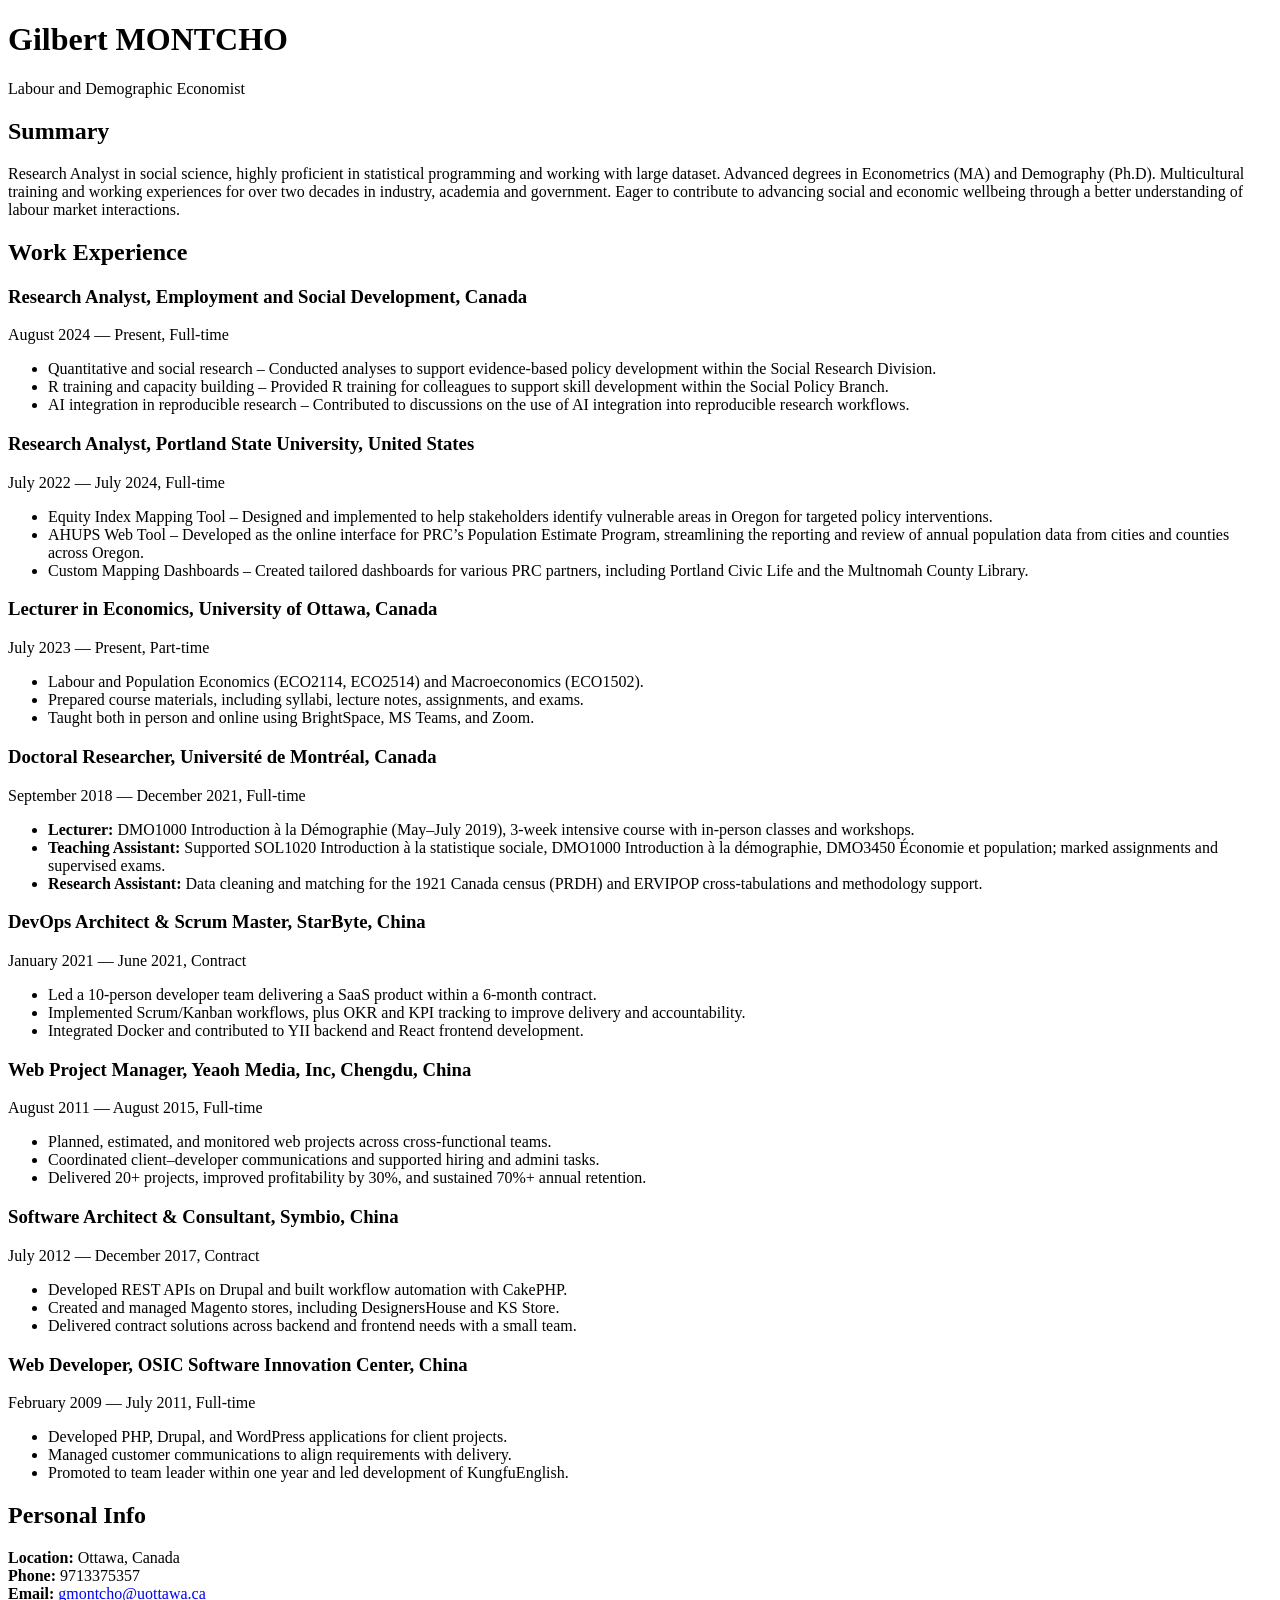
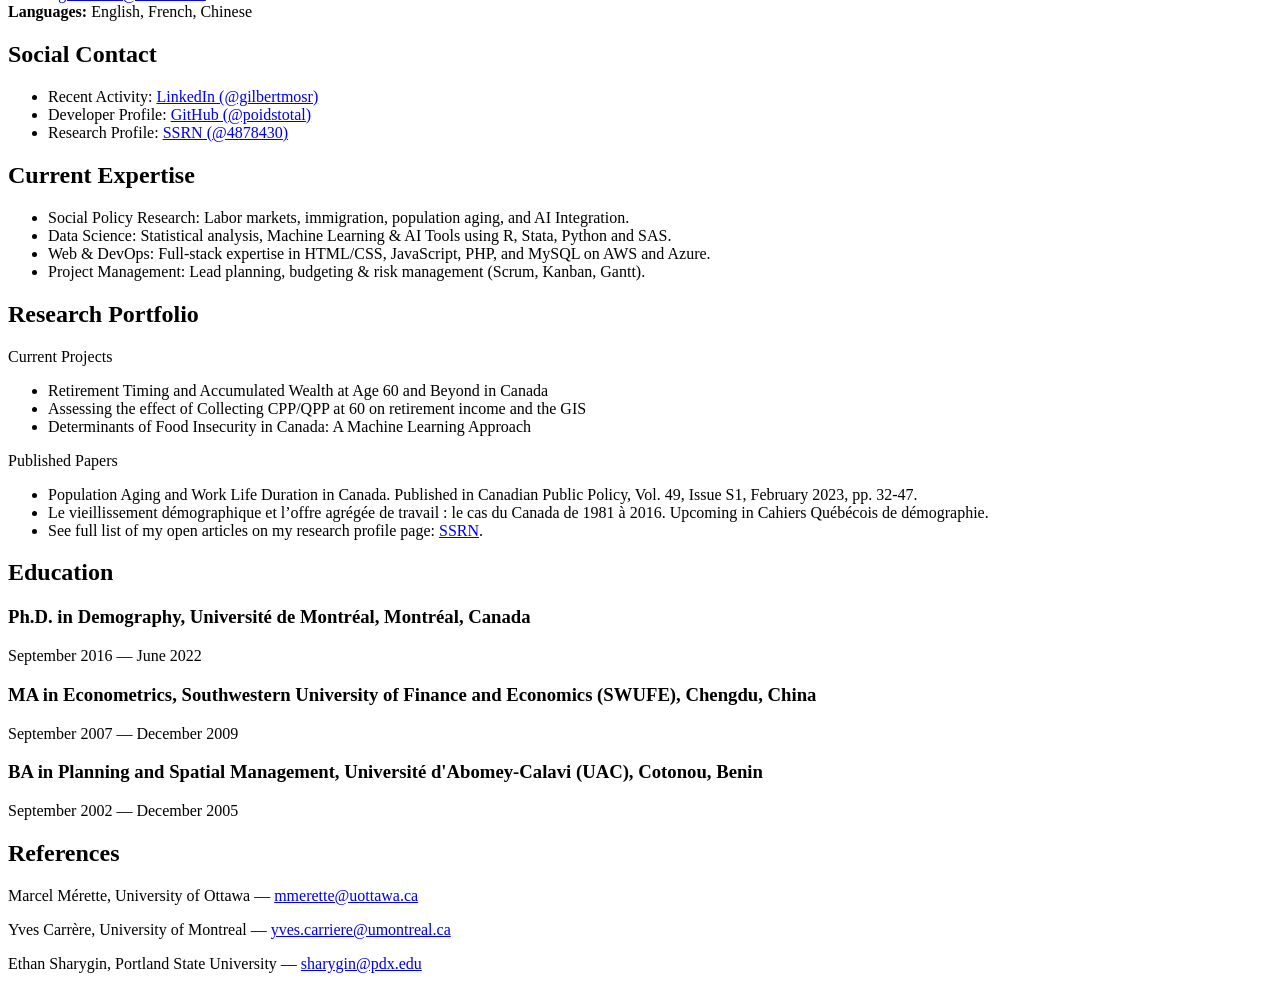
==== resume.html @ 9c421ee1 "Update resume bullets for R training and AI integration" ====
<!DOCTYPE html>
<html lang="en">
<head>
  <meta charset="UTF-8">
  <meta name="viewport" content="width=device-width, initial-scale=1.0">
  <title>Resume - Gilbert Montcho</title>
  <link rel="preconnect" href="https://fonts.googleapis.com">
  <link rel="preconnect" href="https://fonts.gstatic.com" crossorigin>
  <link href="https://fonts.googleapis.com/css2?family=Lato:ital,wght@0,400;0,700;1,400&family=Oswald:wght@500;600&display=swap" rel="stylesheet">
  <link rel="stylesheet" href="resume.css">
</head>
<body>
  <div class="page">
    <div class="layout">
      <main>
        <header>
          <h1>Gilbert MONTCHO</h1>
          <p>Labour and Demographic Economist</p>
        </header>
        <section>
          <h2>Summary</h2>
          <p>Research Analyst in social science, highly proficient in statistical programming and working with large dataset. Advanced degrees in Econometrics (MA) and Demography (Ph.D). Multicultural training and working experiences for over two decades in industry, academia and government. Eager to contribute to advancing social and economic wellbeing through a better understanding of labour market interactions.</p>
        </section>

        <section>
          <h2>Work Experience</h2>

          
          <h3>Research Analyst, Employment and Social Development, Canada</h3>
          <p class="meta">August 2024 — Present, Full-time</p>
          <ul>
            <li>Quantitative and social research – Conducted analyses to support evidence‑based policy development within the Social Research Division.</li>
            <li>R training and capacity building – Provided R training for colleagues to support skill development within the Social Policy Branch.</li>
            <li>AI integration in reproducible research – Contributed to discussions on the use of AI  integration into reproducible research workflows.</li>
          </ul>


          <h3>Research Analyst, Portland State University, United States</h3>
          <p class="meta">July 2022 — July 2024, Full-time</p>
          <ul>
            <li>Equity Index Mapping Tool – Designed and implemented to help stakeholders identify vulnerable areas in Oregon for targeted policy interventions.</li>
            <li>AHUPS Web Tool – Developed as the online interface for PRC’s Population Estimate Program, streamlining the reporting and review of annual population data from cities and counties across Oregon.</li>
            <li>Custom Mapping Dashboards – Created tailored dashboards for various PRC partners, including Portland Civic Life and the Multnomah County Library.</li>
          </ul>

          <h3>Lecturer in Economics, University of Ottawa, Canada</h3>
          <p class="meta">July 2023 — Present, Part-time</p>
            <ul>
            <li>Labour and Population Economics (ECO2114, ECO2514) and Macroeconomics (ECO1502).</li>
            <li>Prepared course materials, including syllabi, lecture notes, assignments, and exams.</li>
            <li>Taught both in person and online using BrightSpace, MS Teams, and Zoom.</li>
            </ul>

          <h3>Doctoral Researcher, Université de Montréal, Canada</h3>
          <p class="meta">September 2018 — December 2021, Full-time</p>
          <ul>
            <li><strong>Lecturer:</strong> DMO1000 Introduction à la Démographie (May–July 2019), 3-week intensive course with in-person classes and workshops.</li>
            <li><strong>Teaching Assistant:</strong> Supported SOL1020 Introduction à la statistique sociale, DMO1000 Introduction à la démographie, DMO3450 Économie et population; marked assignments and supervised exams.</li>
            <li><strong>Research Assistant:</strong> Data cleaning and matching for the 1921 Canada census (PRDH) and ERVIPOP cross-tabulations and methodology support.</li>
          </ul>

          <h3>DevOps Architect &amp; Scrum Master, StarByte, China</h3>
          <p class="meta">January 2021 — June 2021, Contract</p>
          <ul>
            <li>Led a 10-person developer team delivering a SaaS product within a 6-month contract.</li>
            <li>Implemented Scrum/Kanban workflows, plus OKR and KPI tracking to improve delivery and accountability.</li>
            <li>Integrated Docker and contributed to YII backend and React frontend development.</li>
          </ul>

          <h3>Web Project Manager, Yeaoh Media, Inc, Chengdu, China</h3>
          <p class="meta">August 2011 — August 2015, Full-time</p>
          <ul>
            <li>Planned, estimated, and monitored web projects across cross-functional teams.</li>
            <li>Coordinated client–developer communications and supported hiring and admini tasks.</li>
            <li>Delivered 20+ projects, improved profitability by 30%, and sustained 70%+ annual retention.</li>
          </ul>

          <h3>Software Architect &amp; Consultant, Symbio, China</h3>
          <p class="meta">July 2012 — December 2017, Contract</p>
          <ul>
            <li>Developed REST APIs on Drupal and built workflow automation with CakePHP.</li>
            <li>Created and managed Magento stores, including DesignersHouse and KS Store.</li>
            <li>Delivered contract solutions across backend and frontend needs with a small team.</li>
          </ul>

          <h3>Web Developer, OSIC Software Innovation Center, China</h3>
          <p class="meta">February 2009 — July 2011, Full-time</p>
          <ul>
            <li>Developed PHP, Drupal, and WordPress applications for client projects.</li>
            <li>Managed customer communications to align requirements with delivery.</li>
            <li>Promoted to team leader within one year and led development of KungfuEnglish.</li>
          </ul>
        </section>

      </main>

      <aside class="aside">
        <section>
          <h2>Personal Info</h2>
          <strong>Location:</strong> Ottawa, Canada<br>
          <strong>Phone:</strong> 9713375357<br>
          <strong>Email:</strong> <a href="mailto:gmontcho@uottawa.ca">gmontcho@uottawa.ca</a><br>
          <strong>Languages:</strong> English, French, Chinese
        </section>

        <section>
          <h2>Social Contact</h2>
          <ul class="tag-list">
            <li>Recent Activity: <a href="https://www.linkedin.com/in/gilbertmosr">LinkedIn (@gilbertmosr)</a></li>
            <li>Developer Profile: <a href="https://github.com/poidstotal">GitHub (@poidstotal)</a></li>
            <li>Research Profile: <a href="https://ssrn.com/author=4878430">SSRN (@4878430)</a></li>
          </ul>
        </section>

        <section>
          <h2>Current Expertise</h2>
          <ul class="tag-list">
            <li>Social Policy Research: Labor markets, immigration, population aging, and AI Integration.</li>
            <li>Data Science: Statistical analysis, Machine Learning & AI Tools using R, Stata, Python and SAS.</li>
            <li>Web & DevOps: Full-stack expertise in HTML/CSS, JavaScript, PHP, and MySQL on AWS and Azure.</li>
            <li>Project Management: Lead planning, budgeting & risk management (Scrum, Kanban, Gantt).</li>
          </ul>
        </section>

        <section>
          <h2>Research Portfolio</h2>
          <div class="subsection">
            <div class="section-title">Current Projects</div>
            <ul class="tag-list">
              <li>Retirement Timing and Accumulated Wealth at Age 60 and Beyond in Canada</li>
              <li>Assessing the effect of Collecting CPP/QPP at 60 on retirement income and the GIS</li>
              <li>Determinants of Food Insecurity in Canada: A Machine Learning Approach</li>
            </ul>
          </div>
          <div class="subsection">
            <div class="section-title">Published Papers</div>
            <ul class="tag-list">
              <li>Population Aging and Work Life Duration in Canada. Published in Canadian Public Policy, Vol. 49, Issue S1, February 2023, pp. 32-47.</li>
              <li>Le vieillissement démographique et l’offre agrégée de travail : le cas du Canada de 1981 à 2016. Upcoming in Cahiers Québécois de démographie.</li>
              <li>See full list of my open articles on my research profile page: <a href="https://ssrn.com/author=4878430">SSRN</a>.</li>
            </ul>
          </div>

        </section>

        <section>
          <h2>Education</h2>
          <h3>Ph.D. in Demography, Université de Montréal, Montréal, Canada</h3>
          <p class="meta">September 2016 — June 2022</p>

          <h3>MA in Econometrics, Southwestern University of Finance and Economics (SWUFE), Chengdu, China</h3>
          <p class="meta">September 2007 — December 2009</p>

          <h3>BA in Planning and Spatial Management, Université d'Abomey-Calavi (UAC), Cotonou, Benin</h3>
          <p class="meta">September 2002 — December 2005</p>
        </section>

        <section>
          <h2>References</h2>
          <p>Marcel Mérette, University of Ottawa — <a href="mailto:mmerette@uottawa.ca">mmerette@uottawa.ca</a></p>
          <p>Yves Carrère, University of Montreal — <a href="mailto:yves.carriere@umontreal.ca">yves.carriere@umontreal.ca</a></p>
          <p>Ethan Sharygin, Portland State University — <a href="mailto:sharygin@pdx.edu">sharygin@pdx.edu</a></p>
        </section>
      </aside>
    </div>
  </div>
</body>
</html>
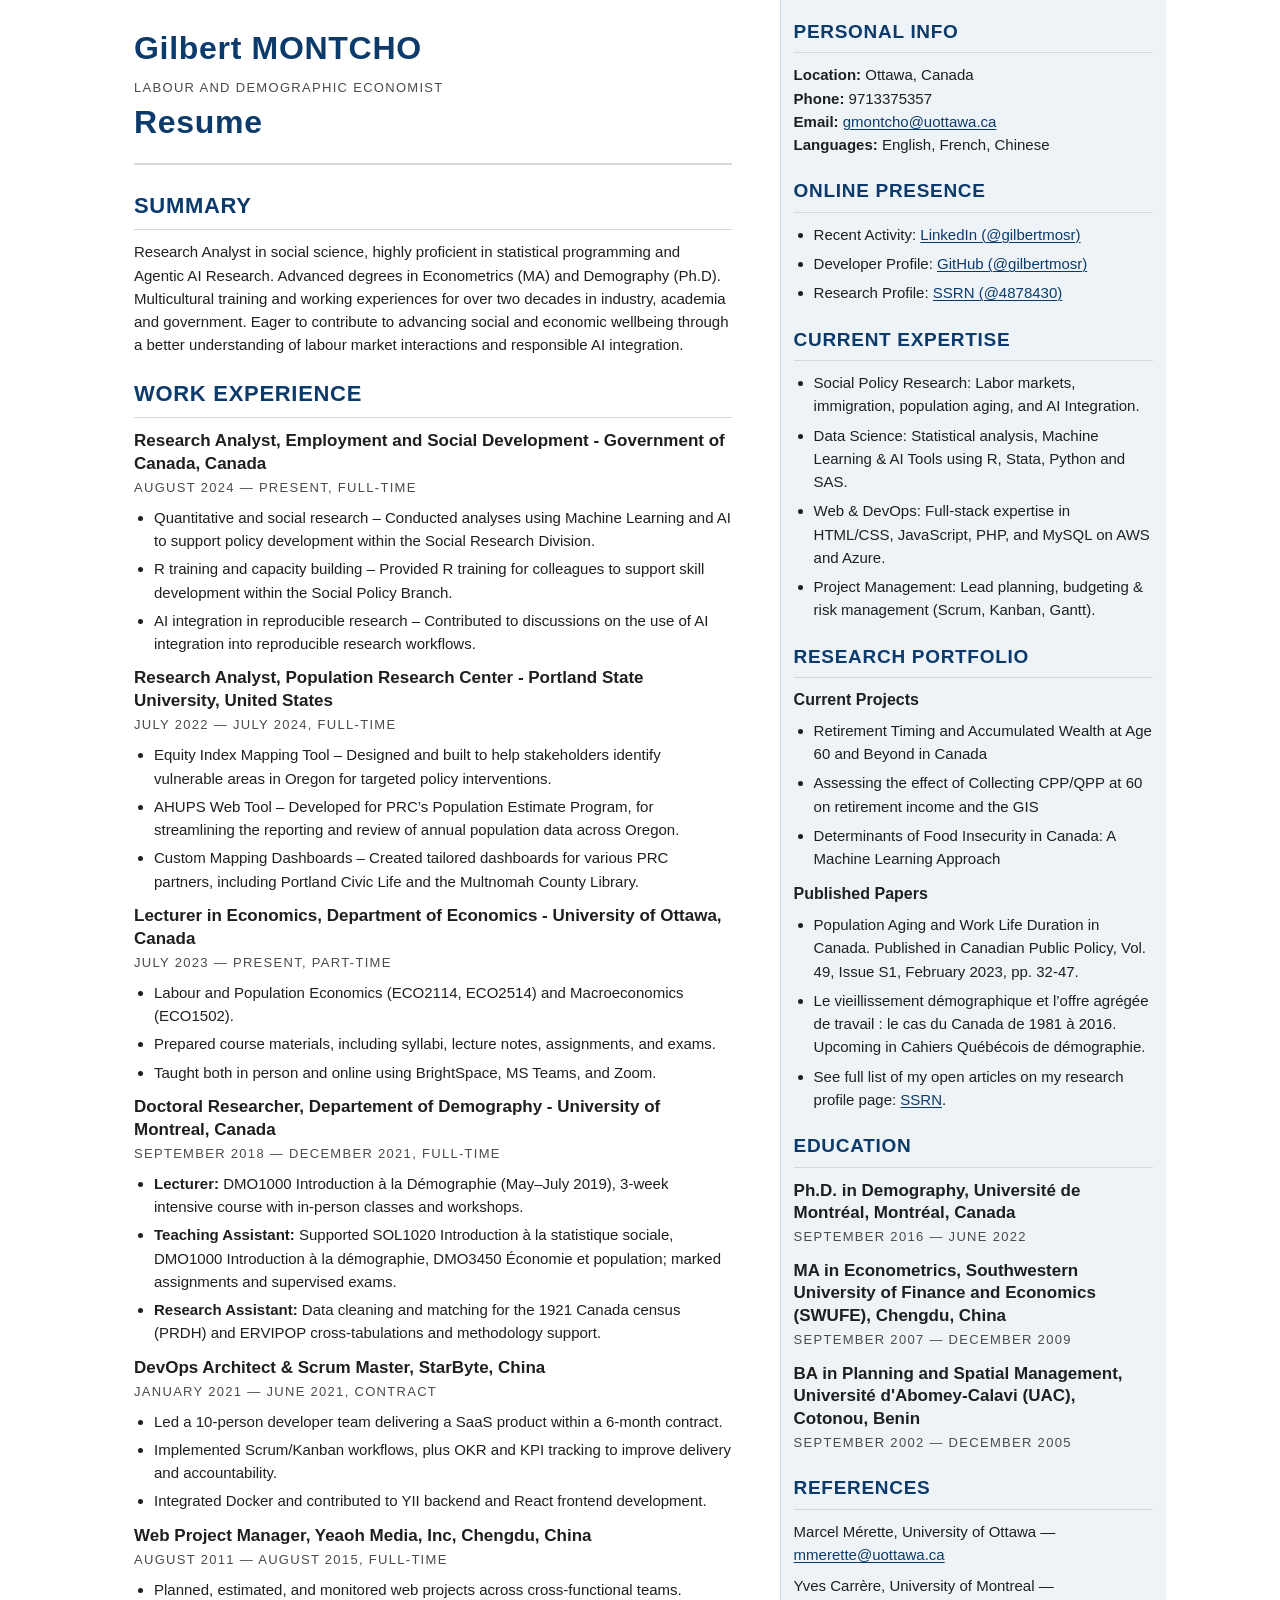
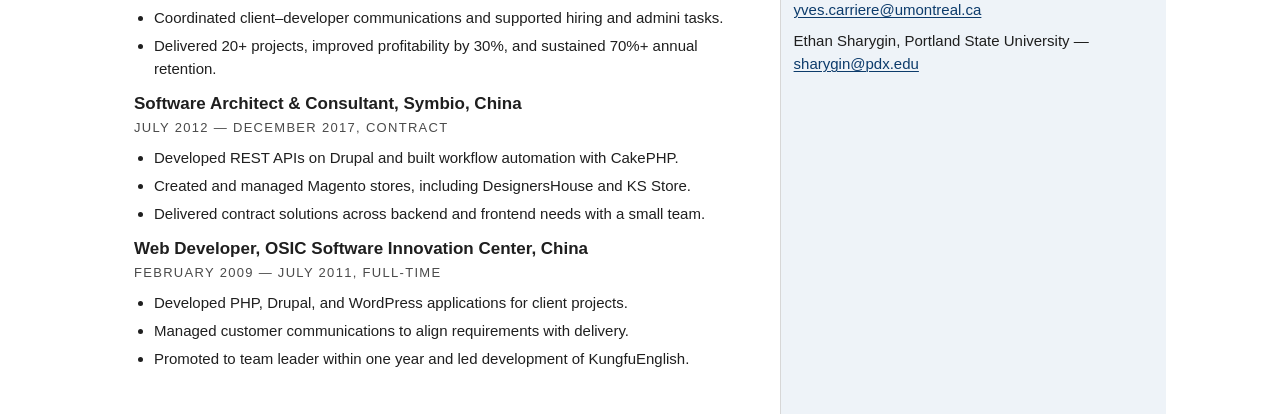
==== commit 2ce52591: "Update resume content and print layout" ====
--- a/resume.html
+++ b/resume.html
@@ -16,34 +16,35 @@
         <header>
           <h1>Gilbert MONTCHO</h1>
           <p>Labour and Demographic Economist</p>
+          <h1>Resume</h1>
         </header>
         <section>
           <h2>Summary</h2>
-          <p>Research Analyst in social science, highly proficient in statistical programming and working with large dataset. Advanced degrees in Econometrics (MA) and Demography (Ph.D). Multicultural training and working experiences for over two decades in industry, academia and government. Eager to contribute to advancing social and economic wellbeing through a better understanding of labour market interactions.</p>
+          <p>Research Analyst in social science, highly proficient in statistical programming and Agentic AI Research. Advanced degrees in Econometrics (MA) and Demography (Ph.D). Multicultural training and working experiences for over two decades in industry, academia and government. Eager to contribute to advancing social and economic wellbeing through a better understanding of labour market interactions and responsible AI integration.</p>
         </section>
 
         <section>
           <h2>Work Experience</h2>
 
           
-          <h3>Research Analyst, Employment and Social Development, Canada</h3>
+          <h3>Research Analyst, Employment and Social Development - Government of Canada, Canada</h3>
           <p class="meta">August 2024 — Present, Full-time</p>
           <ul>
-            <li>Quantitative and social research – Conducted analyses to support evidence‑based policy development within the Social Research Division.</li>
+            <li>Quantitative and social research – Conducted analyses using Machine Learning and AI to support policy development within the Social Research Division.</li>
             <li>R training and capacity building – Provided R training for colleagues to support skill development within the Social Policy Branch.</li>
             <li>AI integration in reproducible research – Contributed to discussions on the use of AI  integration into reproducible research workflows.</li>
           </ul>
 
 
-          <h3>Research Analyst, Portland State University, United States</h3>
+          <h3>Research Analyst, Population Research Center - Portland State University, United States</h3>
           <p class="meta">July 2022 — July 2024, Full-time</p>
           <ul>
-            <li>Equity Index Mapping Tool – Designed and implemented to help stakeholders identify vulnerable areas in Oregon for targeted policy interventions.</li>
-            <li>AHUPS Web Tool – Developed as the online interface for PRC’s Population Estimate Program, streamlining the reporting and review of annual population data from cities and counties across Oregon.</li>
-            <li>Custom Mapping Dashboards – Created tailored dashboards for various PRC partners, including Portland Civic Life and the Multnomah County Library.</li>
+            <li>Equity Index Mapping Tool – Designed and built to help stakeholders identify vulnerable areas in Oregon for targeted policy interventions.</li>
+            <li class="print-break-before">AHUPS Web Tool – Developed for PRC’s Population Estimate Program, for streamlining the reporting and review of annual population data across Oregon.</li>
+            <li >Custom Mapping Dashboards – Created tailored dashboards for various PRC partners, including Portland Civic Life and the Multnomah County Library.</li>
           </ul>
 
-          <h3>Lecturer in Economics, University of Ottawa, Canada</h3>
+          <h3>Lecturer in Economics, Department of Economics - University of Ottawa, Canada</h3>
           <p class="meta">July 2023 — Present, Part-time</p>
             <ul>
             <li>Labour and Population Economics (ECO2114, ECO2514) and Macroeconomics (ECO1502).</li>
@@ -51,7 +52,7 @@
             <li>Taught both in person and online using BrightSpace, MS Teams, and Zoom.</li>
             </ul>
 
-          <h3>Doctoral Researcher, Université de Montréal, Canada</h3>
+          <h3>Doctoral Researcher, Departement of Demography - University of Montreal, Canada</h3>
           <p class="meta">September 2018 — December 2021, Full-time</p>
           <ul>
             <li><strong>Lecturer:</strong> DMO1000 Introduction à la Démographie (May–July 2019), 3-week intensive course with in-person classes and workshops.</li>
@@ -67,7 +68,7 @@
             <li>Integrated Docker and contributed to YII backend and React frontend development.</li>
           </ul>
 
-          <h3>Web Project Manager, Yeaoh Media, Inc, Chengdu, China</h3>
+          <h3 class="print-break-before">Web Project Manager, Yeaoh Media, Inc, Chengdu, China</h3>
           <p class="meta">August 2011 — August 2015, Full-time</p>
           <ul>
             <li>Planned, estimated, and monitored web projects across cross-functional teams.</li>
@@ -104,10 +105,10 @@
         </section>
 
         <section>
-          <h2>Social Contact</h2>
+          <h2>Online Presence</h2>
           <ul class="tag-list">
             <li>Recent Activity: <a href="https://www.linkedin.com/in/gilbertmosr">LinkedIn (@gilbertmosr)</a></li>
-            <li>Developer Profile: <a href="https://github.com/poidstotal">GitHub (@poidstotal)</a></li>
+            <li>Developer Profile: <a href="https://github.com/gilbertmosr">GitHub (@gilbertmosr)</a></li>
             <li>Research Profile: <a href="https://ssrn.com/author=4878430">SSRN (@4878430)</a></li>
           </ul>
         </section>
@@ -123,7 +124,7 @@
         </section>
 
         <section>
-          <h2>Research Portfolio</h2>
+          <h2 class="print-break-before">Research Portfolio</h2>
           <div class="subsection">
             <div class="section-title">Current Projects</div>
             <ul class="tag-list">
@@ -144,7 +145,7 @@
         </section>
 
         <section>
-          <h2>Education</h2>
+          <h2 class="print-break-before">Education</h2>
           <h3>Ph.D. in Demography, Université de Montréal, Montréal, Canada</h3>
           <p class="meta">September 2016 — June 2022</p>
 
--- a/resume.css
+++ b/resume.css
@@ -0,0 +1,277 @@
+:root {
+  --text: #1f1f1f;
+  --muted: #4a4a4a;
+  --accent: #0c3b6b;
+  --border: #d7d7d7;
+  --bg: #ffffff;
+  --aside-bg: #eef3f8;
+}
+
+* {
+  box-sizing: border-box;
+}
+
+body {
+  margin: 0;
+  padding: 0;
+  font-family: "Lato", "Helvetica Neue", Arial, sans-serif;
+  font-size: 15px;
+  color: var(--text);
+  background: var(--bg);
+  line-height: 1.45;
+}
+
+.page {
+  max-width: 1100px;
+  margin: 0 auto;
+  padding: 0 24px;
+}
+
+header {
+  border-bottom: 2px solid var(--border);
+  padding-bottom: 16px;
+  margin-bottom: 24px;
+}
+
+header h1 {
+  margin: 0;
+  font-family: "Oswald", "Helvetica Neue", Arial, sans-serif;
+  font-size: 32px;
+  letter-spacing: 0.7px;
+  color: var(--accent);
+}
+
+header p {
+  margin: 4px 0 0;
+  font-family: "Oswald", "Helvetica Neue", Arial, sans-serif;
+  font-size: 13px;
+  letter-spacing: 1.3px;
+  text-transform: uppercase;
+  color: var(--muted);
+}
+
+.layout {
+  display: grid;
+  grid-template-columns: minmax(0, 1.65fr) minmax(280px, 1fr);
+  gap: 28px;
+  align-items: stretch;
+  min-height: 100vh;
+}
+
+main {
+  padding: 24px 20px;
+}
+
+section {
+  margin-bottom: 20px;
+}
+
+section h2 {
+  margin: 10px 0;
+  font-family: "Oswald", "Helvetica Neue", Arial, sans-serif;
+  font-size: 22px;
+  text-transform: uppercase;
+  letter-spacing: 0.7px;
+  color: var(--accent);
+  border-bottom: 1px solid var(--border);
+  padding-bottom: 6px;
+}
+
+h3 {
+  margin: 12px 0 2px;
+  font-size: 17px;
+  line-height: 1.35;
+}
+
+.meta {
+  margin: 0 0 8px;
+  color: var(--muted);
+  font-size: 13px;
+  letter-spacing: 1.3px;
+  text-transform: uppercase;
+}
+
+ul {
+  margin: 6px 0 12px;
+  padding-left: 20px;
+}
+
+li {
+  margin-bottom: 5px;
+}
+
+.aside h2 {
+  font-size: 19px;
+}
+
+.aside p {
+  margin: 0 0 8px;
+}
+
+.aside {
+  background: var(--aside-bg);
+  padding: 7px 13px;
+  border-left: 1px solid var(--border);
+  font-size: 15px;
+  line-height: 1.55;
+}
+
+.tag-list {
+  margin: 6px 0 0;
+}
+
+.tag-list li {
+  margin-bottom: 6px;
+}
+
+.subsection {
+  margin-bottom: 12px;
+}
+
+.section-title {
+  margin: 8px 0 4px;
+  font-size: 16px;
+  font-weight: 700;
+}
+
+.small {
+  font-size: 13px;
+  color: var(--muted);
+}
+
+p {
+  margin: 0 0 6px;
+}
+
+main {
+  font-size: 15px;
+  line-height: 1.55;
+}
+
+main p,
+main li {
+  max-width: 78ch;
+}
+
+a {
+  color: var(--accent);
+  text-decoration-thickness: 1px;
+  text-underline-offset: 2px;
+}
+
+@media (max-width: 800px) {
+  .layout {
+    grid-template-columns: 1fr;
+  }
+
+  main,
+  .aside {
+    padding: 20px 14px;
+  }
+
+  main p,
+  main li {
+    max-width: none;
+  }
+}
+
+@media print {
+  @page {
+    margin: 0;
+  }
+
+  html,
+  body,
+  .aside {
+    -webkit-print-color-adjust: exact;
+    print-color-adjust: exact;
+  }
+
+  body {
+    font-family: "Lato", "Helvetica Neue", Arial, sans-serif;
+    font-size: 15px;
+    line-height: 1.45;
+    background: var(--bg);
+  }
+
+  header h1,
+  header p,
+  section h2 {
+    font-family: "Oswald", "Helvetica Neue", Arial, sans-serif;
+  }
+
+  main,
+  .aside {
+    font-family: "Lato", "Helvetica Neue", Arial, sans-serif;
+    font-size: 15px;
+  }
+
+  .page {
+    max-width: none;
+    margin: 0;
+    padding: 0;
+  }
+
+  body {
+    margin: 0;
+    padding: 0;
+  }
+
+  .layout {
+    grid-template-columns: minmax(0, 1.65fr) minmax(280px, 1fr);
+    gap: 28px;
+  }
+
+  main,
+  .aside {
+    padding: 70px 20px;
+  }
+
+  .aside {
+    padding: 70px 13px;
+    background: var(--aside-bg);
+    border-left: 1px solid var(--border);
+  }
+
+  main section {
+    break-inside: auto;
+    page-break-inside: auto;
+  }
+
+  main li {
+    break-inside: avoid;
+    page-break-inside: avoid;
+  }
+
+  .aside section {
+    break-inside: auto;
+    page-break-inside: auto;
+  }
+
+  .subsection {
+    break-inside: avoid;
+    page-break-inside: avoid;
+  }
+
+  .subsection .section-title {
+    break-after: avoid;
+    page-break-after: avoid;
+  }
+
+  .print-break-before {
+    break-before: page;
+    page-break-before: always;
+    padding-top: 70px;
+  }
+
+  .aside section h2 {
+    break-after: avoid;
+    page-break-after: avoid;
+  }
+
+  a {
+    color: var(--accent);
+    text-decoration-thickness: 1px;
+    text-underline-offset: 2px;
+  }
+}
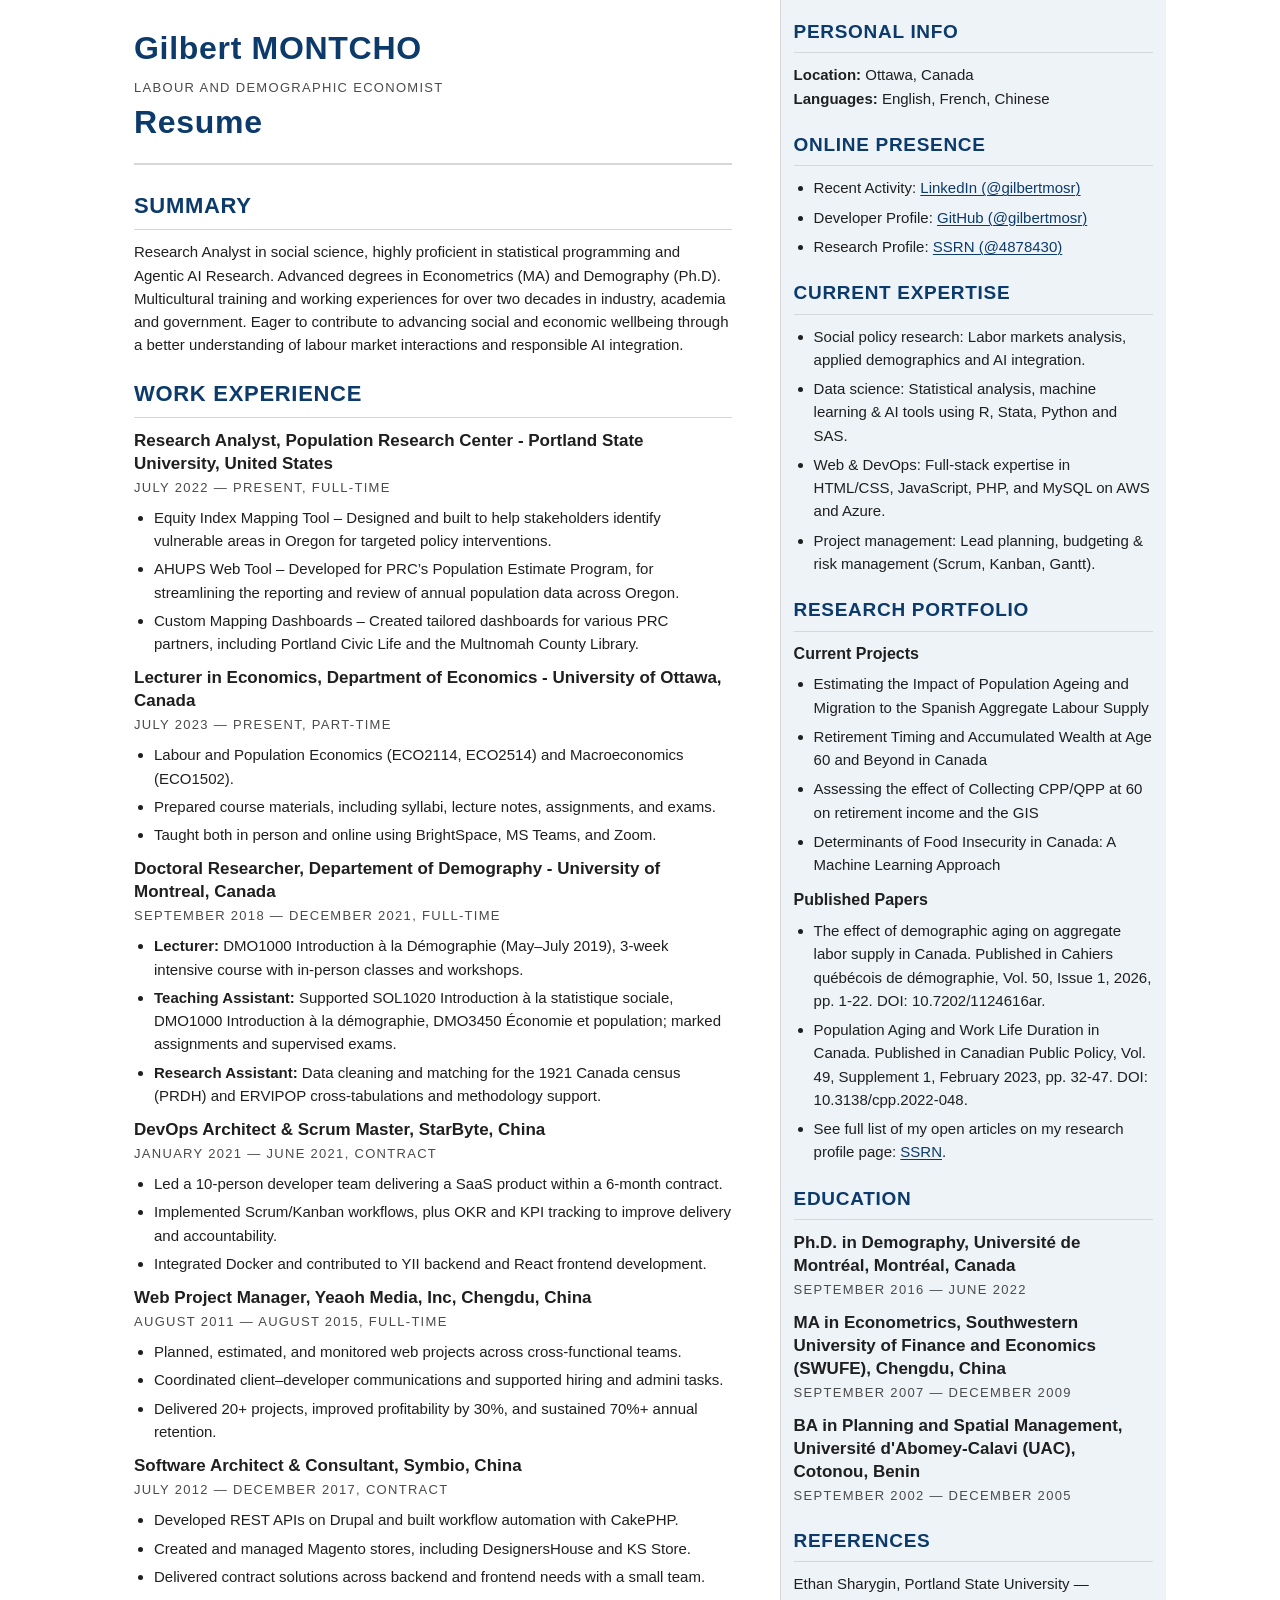
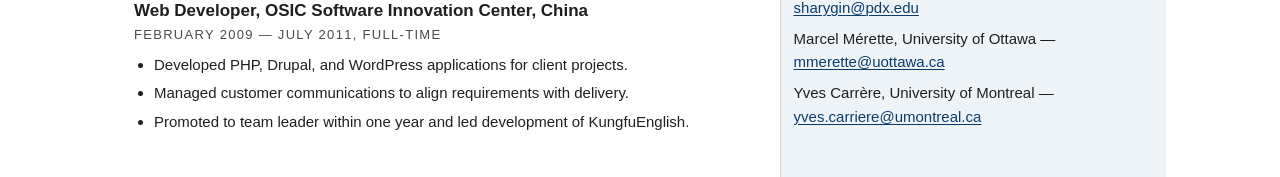
==== commit b83b44f1: "Update resume site content" ====
--- a/resume.html
+++ b/resume.html
@@ -27,6 +27,7 @@
           <h2>Work Experience</h2>
 
           
+          <!--
           <h3>Research Analyst, Employment and Social Development - Government of Canada, Canada</h3>
           <p class="meta">August 2024 — Present, Full-time</p>
           <ul>
@@ -34,10 +35,11 @@
             <li>R training and capacity building – Provided R training for colleagues to support skill development within the Social Policy Branch.</li>
             <li>AI integration in reproducible research – Contributed to discussions on the use of AI  integration into reproducible research workflows.</li>
           </ul>
+          -->
 
 
           <h3>Research Analyst, Population Research Center - Portland State University, United States</h3>
-          <p class="meta">July 2022 — July 2024, Full-time</p>
+          <p class="meta">July 2022 — Present, Full-time</p>
           <ul>
             <li>Equity Index Mapping Tool – Designed and built to help stakeholders identify vulnerable areas in Oregon for targeted policy interventions.</li>
             <li class="print-break-before">AHUPS Web Tool – Developed for PRC’s Population Estimate Program, for streamlining the reporting and review of annual population data across Oregon.</li>
@@ -99,8 +101,10 @@
         <section>
           <h2>Personal Info</h2>
           <strong>Location:</strong> Ottawa, Canada<br>
+          <!--
           <strong>Phone:</strong> 9713375357<br>
           <strong>Email:</strong> <a href="mailto:gmontcho@uottawa.ca">gmontcho@uottawa.ca</a><br>
+          -->
           <strong>Languages:</strong> English, French, Chinese
         </section>
 
@@ -116,10 +120,10 @@
         <section>
           <h2>Current Expertise</h2>
           <ul class="tag-list">
-            <li>Social Policy Research: Labor markets, immigration, population aging, and AI Integration.</li>
-            <li>Data Science: Statistical analysis, Machine Learning & AI Tools using R, Stata, Python and SAS.</li>
+            <li>Social policy research: Labor markets analysis, applied demographics and AI integration.</li>
+            <li>Data science: Statistical analysis, machine learning & AI tools using R, Stata, Python and SAS.</li>
             <li>Web & DevOps: Full-stack expertise in HTML/CSS, JavaScript, PHP, and MySQL on AWS and Azure.</li>
-            <li>Project Management: Lead planning, budgeting & risk management (Scrum, Kanban, Gantt).</li>
+            <li>Project management: Lead planning, budgeting & risk management (Scrum, Kanban, Gantt).</li>
           </ul>
         </section>
 
@@ -128,6 +132,7 @@
           <div class="subsection">
             <div class="section-title">Current Projects</div>
             <ul class="tag-list">
+              <li>Estimating the Impact of Population Ageing and Migration to the Spanish Aggregate Labour Supply</li>
               <li>Retirement Timing and Accumulated Wealth at Age 60 and Beyond in Canada</li>
               <li>Assessing the effect of Collecting CPP/QPP at 60 on retirement income and the GIS</li>
               <li>Determinants of Food Insecurity in Canada: A Machine Learning Approach</li>
@@ -136,8 +141,8 @@
           <div class="subsection">
             <div class="section-title">Published Papers</div>
             <ul class="tag-list">
-              <li>Population Aging and Work Life Duration in Canada. Published in Canadian Public Policy, Vol. 49, Issue S1, February 2023, pp. 32-47.</li>
-              <li>Le vieillissement démographique et l’offre agrégée de travail : le cas du Canada de 1981 à 2016. Upcoming in Cahiers Québécois de démographie.</li>
+              <li>The effect of demographic aging on aggregate labor supply in Canada. Published in Cahiers québécois de démographie, Vol. 50, Issue 1, 2026, pp. 1-22. DOI: 10.7202/1124616ar.</li>
+              <li>Population Aging and Work Life Duration in Canada. Published in Canadian Public Policy, Vol. 49, Supplement 1, February 2023, pp. 32-47. DOI: 10.3138/cpp.2022-048.</li>
               <li>See full list of my open articles on my research profile page: <a href="https://ssrn.com/author=4878430">SSRN</a>.</li>
             </ul>
           </div>
@@ -158,9 +163,9 @@
 
         <section>
           <h2>References</h2>
+          <p>Ethan Sharygin, Portland State University — <a href="mailto:sharygin@pdx.edu">sharygin@pdx.edu</a></p>
           <p>Marcel Mérette, University of Ottawa — <a href="mailto:mmerette@uottawa.ca">mmerette@uottawa.ca</a></p>
           <p>Yves Carrère, University of Montreal — <a href="mailto:yves.carriere@umontreal.ca">yves.carriere@umontreal.ca</a></p>
-          <p>Ethan Sharygin, Portland State University — <a href="mailto:sharygin@pdx.edu">sharygin@pdx.edu</a></p>
         </section>
       </aside>
     </div>
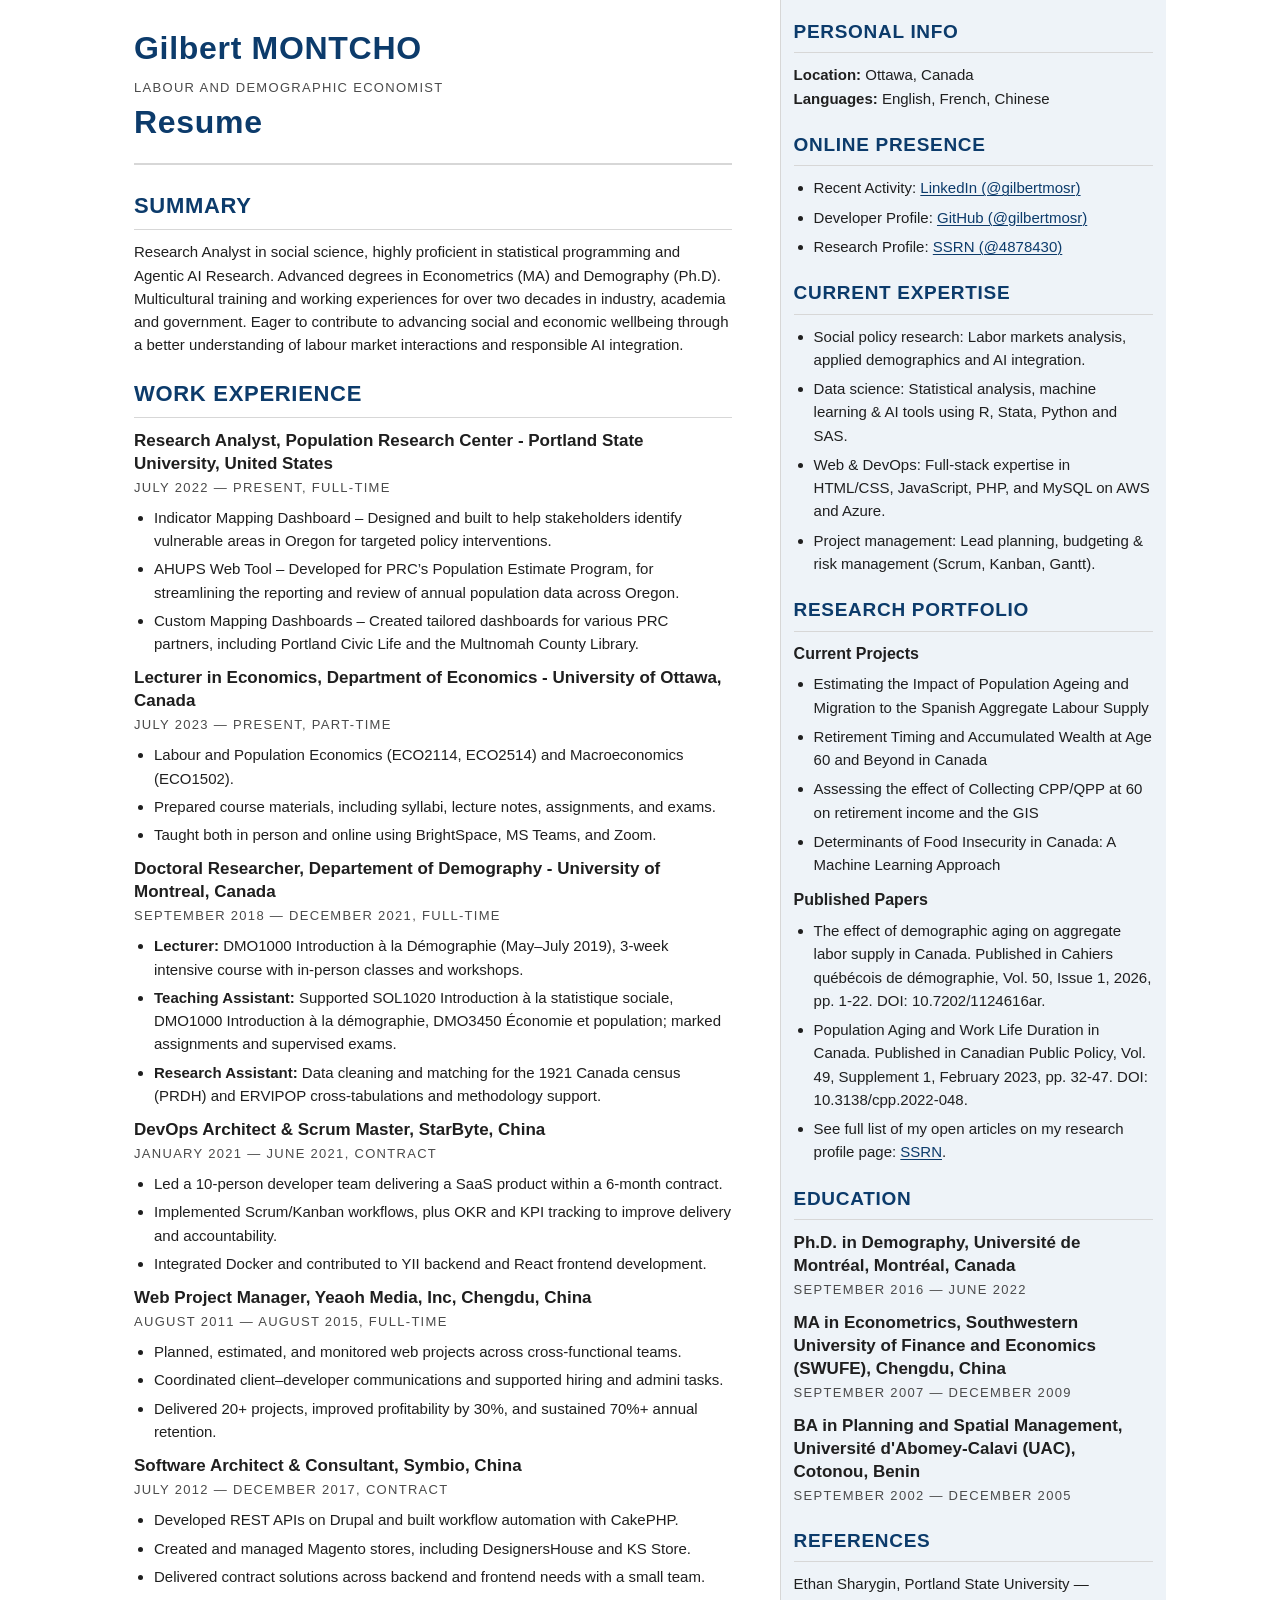
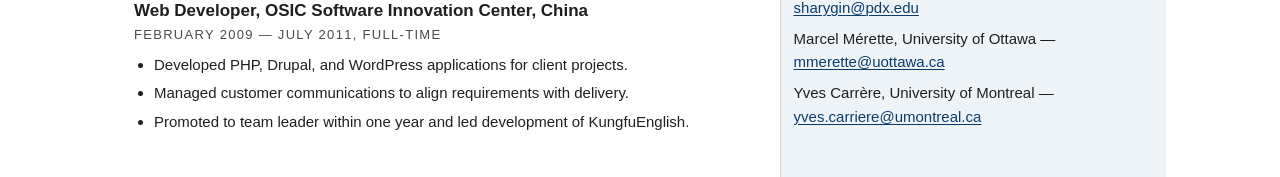
==== commit dda01ce3: "Update mapping dashboard label" ====
--- a/resume.html
+++ b/resume.html
@@ -41,7 +41,7 @@
           <h3>Research Analyst, Population Research Center - Portland State University, United States</h3>
           <p class="meta">July 2022 — Present, Full-time</p>
           <ul>
-            <li>Equity Index Mapping Tool – Designed and built to help stakeholders identify vulnerable areas in Oregon for targeted policy interventions.</li>
+            <li>Indicator Mapping Dashboard – Designed and built to help stakeholders identify vulnerable areas in Oregon for targeted policy interventions.</li>
             <li class="print-break-before">AHUPS Web Tool – Developed for PRC’s Population Estimate Program, for streamlining the reporting and review of annual population data across Oregon.</li>
             <li >Custom Mapping Dashboards – Created tailored dashboards for various PRC partners, including Portland Civic Life and the Multnomah County Library.</li>
           </ul>
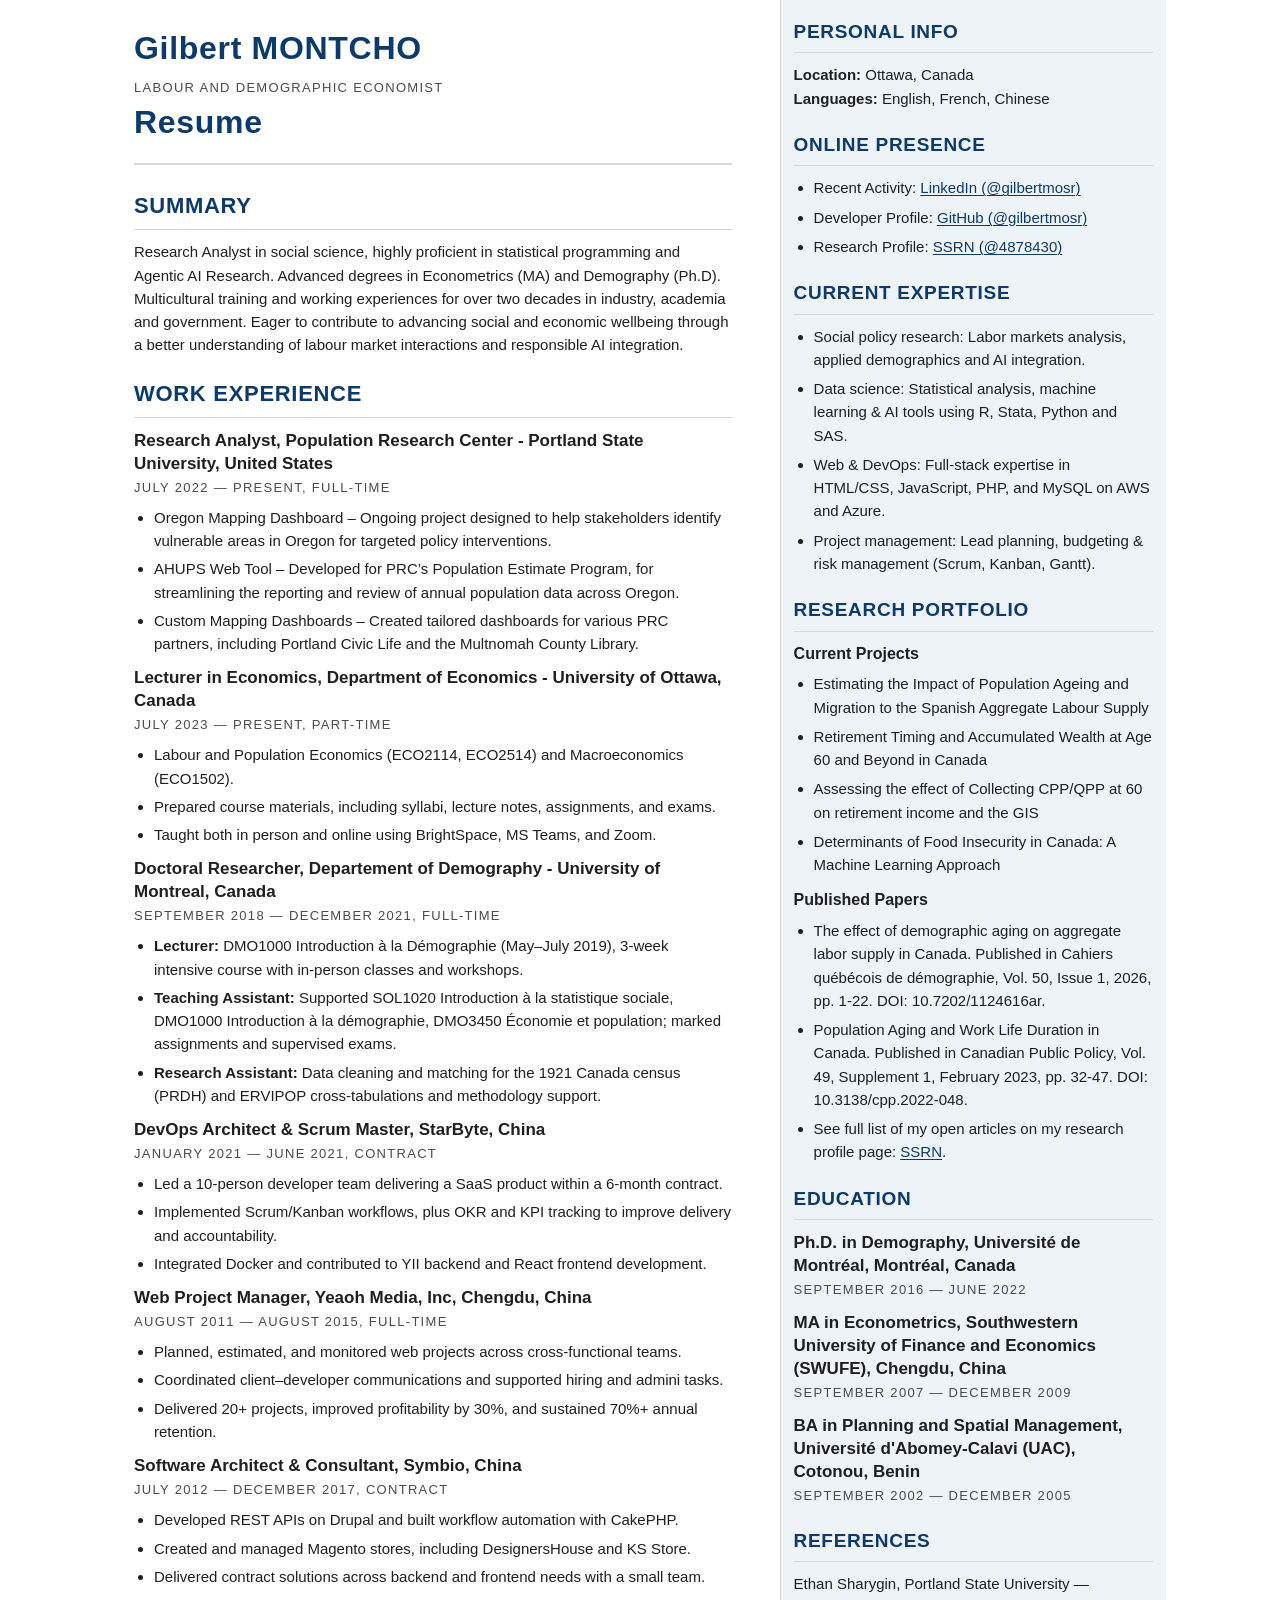
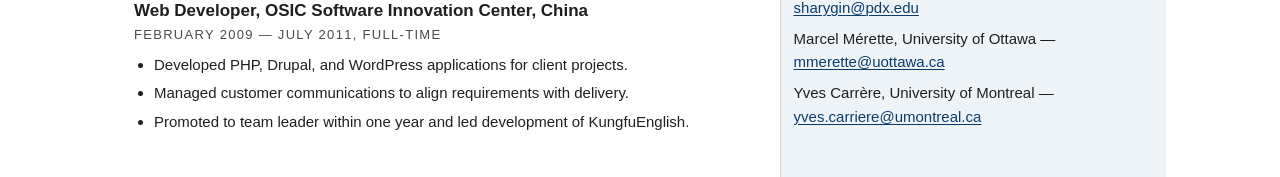
==== commit 67bb28f6: "Update Oregon dashboard description" ====
--- a/resume.html
+++ b/resume.html
@@ -41,7 +41,7 @@
           <h3>Research Analyst, Population Research Center - Portland State University, United States</h3>
           <p class="meta">July 2022 — Present, Full-time</p>
           <ul>
-            <li>Indicator Mapping Dashboard – Designed and built to help stakeholders identify vulnerable areas in Oregon for targeted policy interventions.</li>
+            <li>Oregon Mapping Dashboard – Ongoing project designed to help stakeholders identify vulnerable areas in Oregon for targeted policy interventions.</li>
             <li class="print-break-before">AHUPS Web Tool – Developed for PRC’s Population Estimate Program, for streamlining the reporting and review of annual population data across Oregon.</li>
             <li >Custom Mapping Dashboards – Created tailored dashboards for various PRC partners, including Portland Civic Life and the Multnomah County Library.</li>
           </ul>
